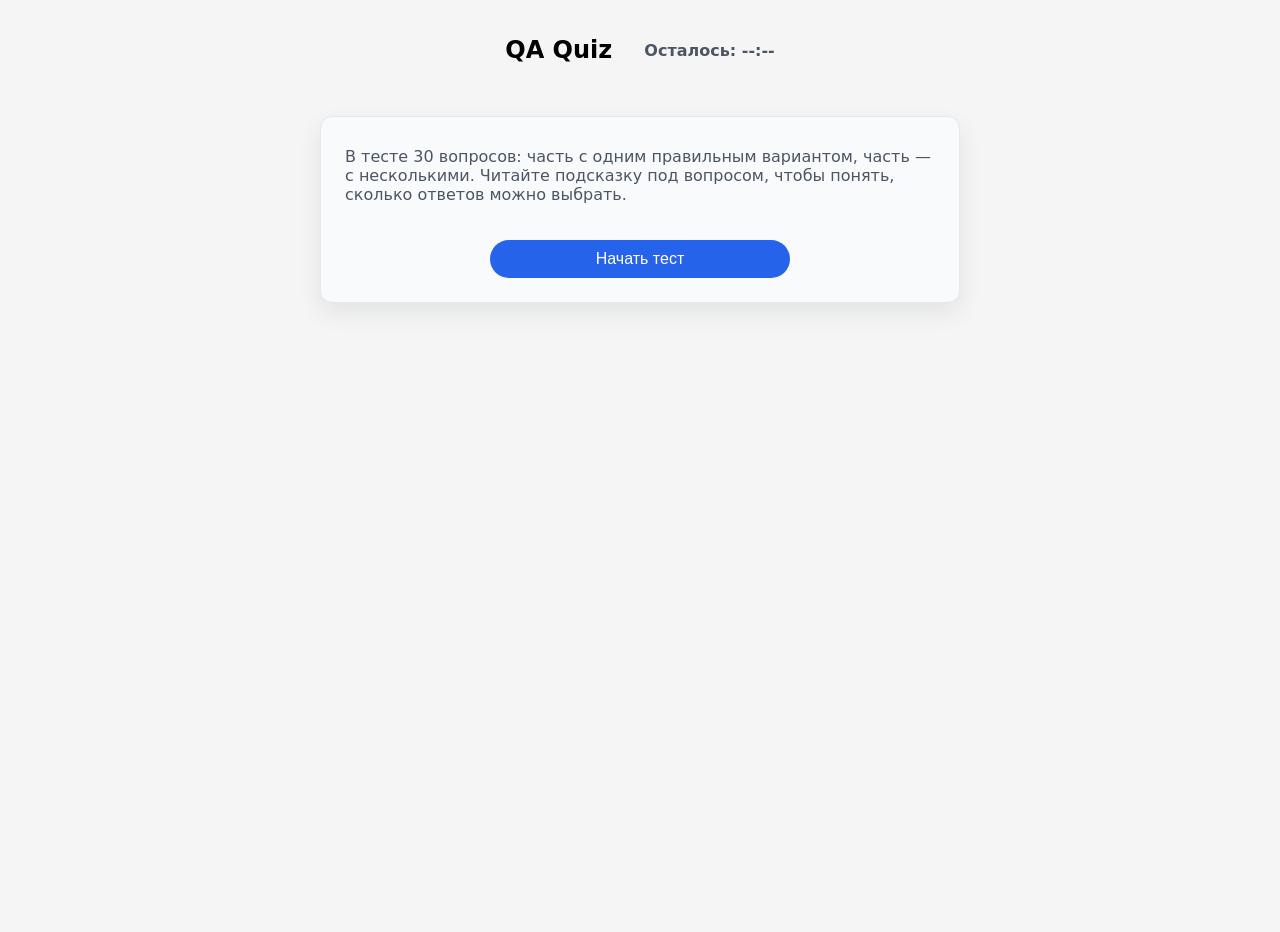
==== index.html @ abe901e2 "fixed" ====
<!DOCTYPE html>
<html lang="ru">
<head>
  <meta charset="UTF-8">
  <title>QA Quiz</title>

  <link rel="stylesheet" href="style.css">
  <script src="app.js"></script>

  <meta name="viewport" content="width=device-width, initial-scale=1.0">

  <link rel="icon" type="image/x-icon" href="/favicon.ico">
  <link rel="icon" type="image/png" sizes="32x32" href="/favicon-32x32.png">

</head>

<body>

  <div class="container">

    <div id="app-root">

      <!-- HEADER -->
      <div class="page-header">
        <h1>QA Quiz</h1>

        <div id="timer" class="timer">
          Осталось: --:--
        </div>
      </div>

      <!-- TITLE -->
      <h2 id="test-title"></h2>

      <!-- INTRO -->
      <div id="intro">

        <p>
          В тесте 30 вопросов: часть с одним правильным вариантом,
          часть — с несколькими.
          Читайте подсказку под вопросом, чтобы понять,
          сколько ответов можно выбрать.
        </p>

        <div id="start-container">
          <button id="start-btn">
            Начать тест
          </button>
        </div>

      </div>

      <!-- QUIZ -->
      <div id="quiz" style="display:none;">

        <div id="quiz-questions">

          <div id="progress"></div>

          <div id="category-text"></div>

          <h3 id="question-text"></h3>

          <p id="question-hint" class="question-hint"></p>

          <div id="options"></div>

          <button id="next-btn" disabled>
            Далее
          </button>

        </div>

        <!-- USER FORM -->
        <div id="user-form" style="display:none;">

          <div class="card">

            <h2>Введите ваши данные</h2>

            <form id="data-form">

              <input
                type="text"
                id="firstName"
                placeholder="Имя *"
                required
              >

              <input
                type="text"
                id="lastName"
                placeholder="Фамилия *"
                required
              >

              <input
                type="email"
                id="email"
                placeholder="Email (необязательно)"
              >

              <button
                type="submit"
                class="primary-btn"
              >
                Сохранить результат
              </button>

            </form>

          </div>

        </div>

      </div>
      <!-- END QUIZ -->

      <!-- RESULT -->
      <div id="result" style="display:none;">

        <h2>Результат</h2>

        <p id="result-text"></p>

        <h3>Предварительная оценка</h3>

        <p id="verdict-text"></p>

        <p
          id="verdict-explanation"
          class="verdict-explanation"
        ></p>

        <h3>Сильные стороны</h3>

        <ul id="strong-areas"></ul>

        <h3>Слабые зоны</h3>

        <ul id="weak-areas"></ul>

        <h3>Результаты по категориям</h3>

        <ul id="categories-breakdown"></ul>

        <button
          id="restart-btn"
          class="secondary-btn"
        >
          Пройти ещё раз
        </button>

      </div>
      <!-- END RESULT -->

    </div>
    <!-- END APP ROOT -->

  </div>
  <!-- END CONTAINER -->



  <!-- TIME UP MODAL -->
  <div
    id="timeup-modal"
    style="
      display:none;
      position:fixed;
      inset:0;
      background:rgba(0,0,0,0.5);
      justify-content:center;
      align-items:center;
      z-index:9999;
    "
  >

    <div
      style="
        background:#fff;
        padding:20px 24px;
        border-radius:8px;
        max-width:400px;
        width:90%;
        text-align:center;
        box-shadow:0 4px 16px rgba(0,0,0,0.2);
      "
    >

      <h2
        style="
          margin-top:0;
          margin-bottom:10px;
        "
      >
        Время вышло
      </h2>

      <p style="margin-bottom:16px;">
        Время на прохождение теста закончилось.
        Мы сохраним ваши ответы и покажем результат
        после ввода данных.
      </p>

      <button
        id="timeup-ok-btn"
        style="
          padding:8px 16px;
          border:none;
          background:#1976d2;
          color:#fff;
          border-radius:4px;
          cursor:pointer;
        "
      >
        Ок
      </button>

    </div>

  </div>

  <!-- TIMER -->
  <script>

    const TIMER_TEST_ID =
      new URLSearchParams(window.location.search)
        .get('test_id') || 'default_test';

    let QUIZ_MINUTES = 15;

    if (TIMER_TEST_ID === 'qa_junior_web') {
      QUIZ_MINUTES = 20;
    }

    if (TIMER_TEST_ID === 'qa_middle_web') {
      QUIZ_MINUTES = 20;
    }

    if (TIMER_TEST_ID === 'qa_senior_web') {
      QUIZ_MINUTES = 25;
    }

    const STORAGE_KEY =
      'quiz_end_time_' + TIMER_TEST_ID;

    let endTime = null;

    const timerEl =
      document.getElementById('timer');



    function formatTimeLeft(msLeft) {

      const totalSeconds =
        Math.max(0, Math.floor(msLeft / 1000));

      const minutes =
        Math.floor(totalSeconds / 60);

      const seconds =
        totalSeconds % 60;

      return (
        String(minutes).padStart(2, '0') +
        ':' +
        String(seconds).padStart(2, '0')
      );
    }



    function handleTimeIsUp() {

      const userFormEl =
        document.getElementById('user-form');

      const resultEl =
        document.getElementById('result');

      if (
        (userFormEl &&
          userFormEl.style.display === 'block') ||

        (resultEl &&
          resultEl.style.display === 'block')
      ) {
        localStorage.removeItem(STORAGE_KEY);
        return;
      }

      if (typeof showResult === 'function') {
        showResult();
      }

      localStorage.removeItem(STORAGE_KEY);
    }



    function updateTimer() {

      if (!endTime) return;

      const now = Date.now();

      const msLeft = endTime - now;

      if (msLeft <= 0) {

        timerEl.textContent = 'Время вышло';

        handleTimeIsUp();

        if (window.timerInterval) {
          clearInterval(window.timerInterval);
        }

        return;
      }

      timerEl.textContent =
        'Осталось: ' + formatTimeLeft(msLeft);
    }



    function startTimer() {

      const now = Date.now();

      endTime =
        now + QUIZ_MINUTES * 60 * 1000;

      localStorage.setItem(
        STORAGE_KEY,
        endTime
      );

      if (window.timerInterval) {
        clearInterval(window.timerInterval);
      }

      window.timerInterval =
        setInterval(updateTimer, 1000);

      updateTimer();
    }

  </script>

</body>
</html>
---- style.css ----
body {
  font-family: system-ui, -apple-system, BlinkMacSystemFont, "Segoe UI", sans-serif;
  background-color: #f5f5f5;
  margin: 0;
  padding: 0;
  color: #000000;
}

/* Шапка страницы (QA Quiz + таймер) по центру, как у карточек */
.page-header {
  max-width: 600px;
  margin: 20px auto 0 auto;
  display: flex;
  justify-content: space-between; /* уже есть, оставляем */
  align-items: center;
  gap: 16px; /* добавь эту строку, чтобы было расстояние между h1 и таймером */
}

.page-header h1 {
  margin: 0;
  font-size: 24px;
  white-space: nowrap; /* чтобы QA Quiz не переносился на две строки */
}

/* Контейнер страницы */
.container {
  max-width: 900px;
  width: 100%;
  margin: 0 auto;
  padding: 16px 12px; /* было 16px; стало 16px по вертикали и 12px по бокам */
  box-sizing: border-box;
}

/* Корень приложения – просто вертикальная колонка по центру */
#app-root {
  display: flex;
  flex-direction: column;
  align-items: stretch; /* чтобы карточки занимали всю ширину контейнера */
  min-height: 100vh;
}

/* Общая карточка: интро, форма, результат, сам квиз */
#intro,
#quiz,
#result {
  max-width: 640px;
  width: 100%;
  margin: 40px auto 0 auto;
  padding: 24px;
  border-radius: 12px;
  background-color: #f9fafb;
  box-shadow: 0 10px 25px rgba(15, 23, 42, 0.08);
  border: 1px solid #e5e7eb;
  box-sizing: border-box;
}

#user-form-section {
  text-align: center;
}

/* Заголовки в карточках */
#intro h2,
#user-form h2,
#result h2 {
  margin-top: 0;
  margin-bottom: 12px;
  font-size: 24px;
}

#intro p,
#user-form p,
#result p {
  margin: 6px 0;
  color: #4b5563;
}

/* Заголовок теста под шапкой */
#test-title {
  text-align: center;
  margin-top: 4px;
  margin-bottom: 8px;
  font-weight: 500;
}

/* Заголовок страницы */
h1 {
  text-align: left;
  margin-bottom: 8px;
}

/* Прогресс и категория */
#progress {
  text-align: center;
  margin-bottom: 8px;
  color: #6b7280;
}

#category-text {
  text-align: left;
  margin-bottom: 4px;
  font-size: 14px;
  color: #6b7280;
}

/* Текст вопроса */
#question-text {
  font-size: 18px;
  margin-bottom: 8px;
  text-align: left;
}

/* Подсказка под вопросом */
.question-hint {
  font-size: 14px;
  color: #6b7280;
  margin-bottom: 10px;
}

/* Варианты */
#options {
  display: flex;
  flex-direction: column;
  gap: 10px;
  padding-left: 4px;  /* только слева */
  padding-right: 12px; /* только справа */
}

/* Обёртка варианта */
.option-item {
  margin-bottom: 8px;
}

.option-label {
  display: flex;
  align-items: center;
  width: 100%;
  padding: 8px 10px;
  cursor: pointer;
  border-radius: 8px;
  border: 1px solid #e5e7eb;
  background-color: #ffffff;
  gap: 8px;
  transition: background-color 0.15s ease, border-color 0.15s ease, box-shadow 0.15s ease;
}

/* hover / focus состояние */
.option-item:hover .option-label {
  background-color: #f3f4f6;
  border-color: #d1d5db;
  box-shadow: 0 2px 6px rgba(15, 23, 42, 0.06);
}

/* когда чекбокс/радио выбран — лёгкий акцент */
.option-label input:checked + span {
  font-weight: 500;
}

#options input[type="radio"],
#options input[type="checkbox"] {
  accent-color: #2563eb;
}

/* Кнопка "Далее" */
#next-btn {
  width: 100%;
  max-width: 300px;
  margin: 20px auto 0;
  padding: 12px 16px;
  border-radius: 999px;
  border: none;
  background: #2563eb;
  color: #ffffff;
  cursor: pointer;
  font-size: 16px;
  display: block;
  font-weight: 500;
  transition: background-color 0.15s ease, transform 0.1s ease, box-shadow 0.15s ease;
}

#next-btn:hover {
  background: #1d4ed8;
  transform: translateY(-1px);
  box-shadow: 0 8px 18px rgba(37, 99, 235, 0.35);
}

#next-btn:active {
  background: #1e40af;
  transform: translateY(0);
  box-shadow: none;
}

/* Форма ввода данных */
#user-form {
  margin-top: 24px;
  padding: 0;
  border: none;
  box-shadow: none;
  background: transparent;
}

#data-form {
  display: flex;
  flex-direction: column;
  gap: 14px;
  margin-top: 12px;
}

#data-form input {
  width: 100%;
  padding: 12px 14px;
  border: 1px solid #d1d5db;
  border-radius: 8px;
  font-size: 16px;
  box-sizing: border-box;
  background: #ffffff;
  transition: border-color 0.2s, box-shadow 0.2s;
}

#data-form input:focus {
  outline: none;
  border-color: #2563eb;
  box-shadow: 0 0 0 3px rgba(37, 99, 235, 0.15);
}

#data-form input::placeholder {
  color: #9ca3af;
}

/* Контейнер для кнопки старта по центру */
#start-container {
  display: flex;
  justify-content: center;
  margin-top: 20px;
}

/* Primary-кнопки: старт, сохранить, пройти ещё раз */
#start-btn,
#data-form button,
#restart-btn {
  padding: 10px 24px;
  font-size: 16px;
  border-radius: 999px;
  border: none;
  cursor: pointer;
  background-color: #2563eb;
  color: #fff;
  font-weight: 500;
  transition: background-color 0.15s ease, transform 0.1s ease, box-shadow 0.15s ease;
  width: 100%;
  max-width: 300px;
  margin: 16px auto 0;
}

#start-btn:hover,
#data-form button:hover,
#restart-btn:hover {
  background-color: #1d4ed8;
  transform: translateY(-1px);
  box-shadow: 0 8px 18px rgba(37, 99, 235, 0.35);
}

#start-btn:active,
#data-form button:active,
#restart-btn:active {
  background-color: #1e40af;
  transform: translateY(0);
  box-shadow: none;
}

/* Центровка текста результата */
#result {
  margin-top: 24px;
  text-align: center;
}

/* Мягкий цвет для radio и checkbox */
#options input[type="radio"],
#options input[type="checkbox"] {
  accent-color: #4b5563;  /* спокойный серо-синий */
}

.timer {
  font-weight: 600;
  color: #4b5563;
  white-space: nowrap; /* чтобы \"Осталось: 19:25\" не ломалось на 2 строки */
  margin-left: 16px;
}

#next-btn:disabled {
  opacity: 0.6;
  cursor: default;
  box-shadow: none;
  transform: none;
}

#strong-areas,
#weak-areas,
#categories-breakdown {
  list-style-type: none;  /* убираем маркеры у ul */
  padding-left: 0;        /* убираем отступ слева */
  margin-left: 0;
}

#strong-areas li,
#weak-areas li,
#categories-breakdown li {
  text-align: left;
  margin-bottom: 4px;
}

/* Запрет выделения/копирования текста в квизе */
#quiz,
#result,
#intro {
  user-select: none;
  -webkit-user-select: none;
  -ms-user-select: none;
}

#user-form:empty {
  display: none;
}
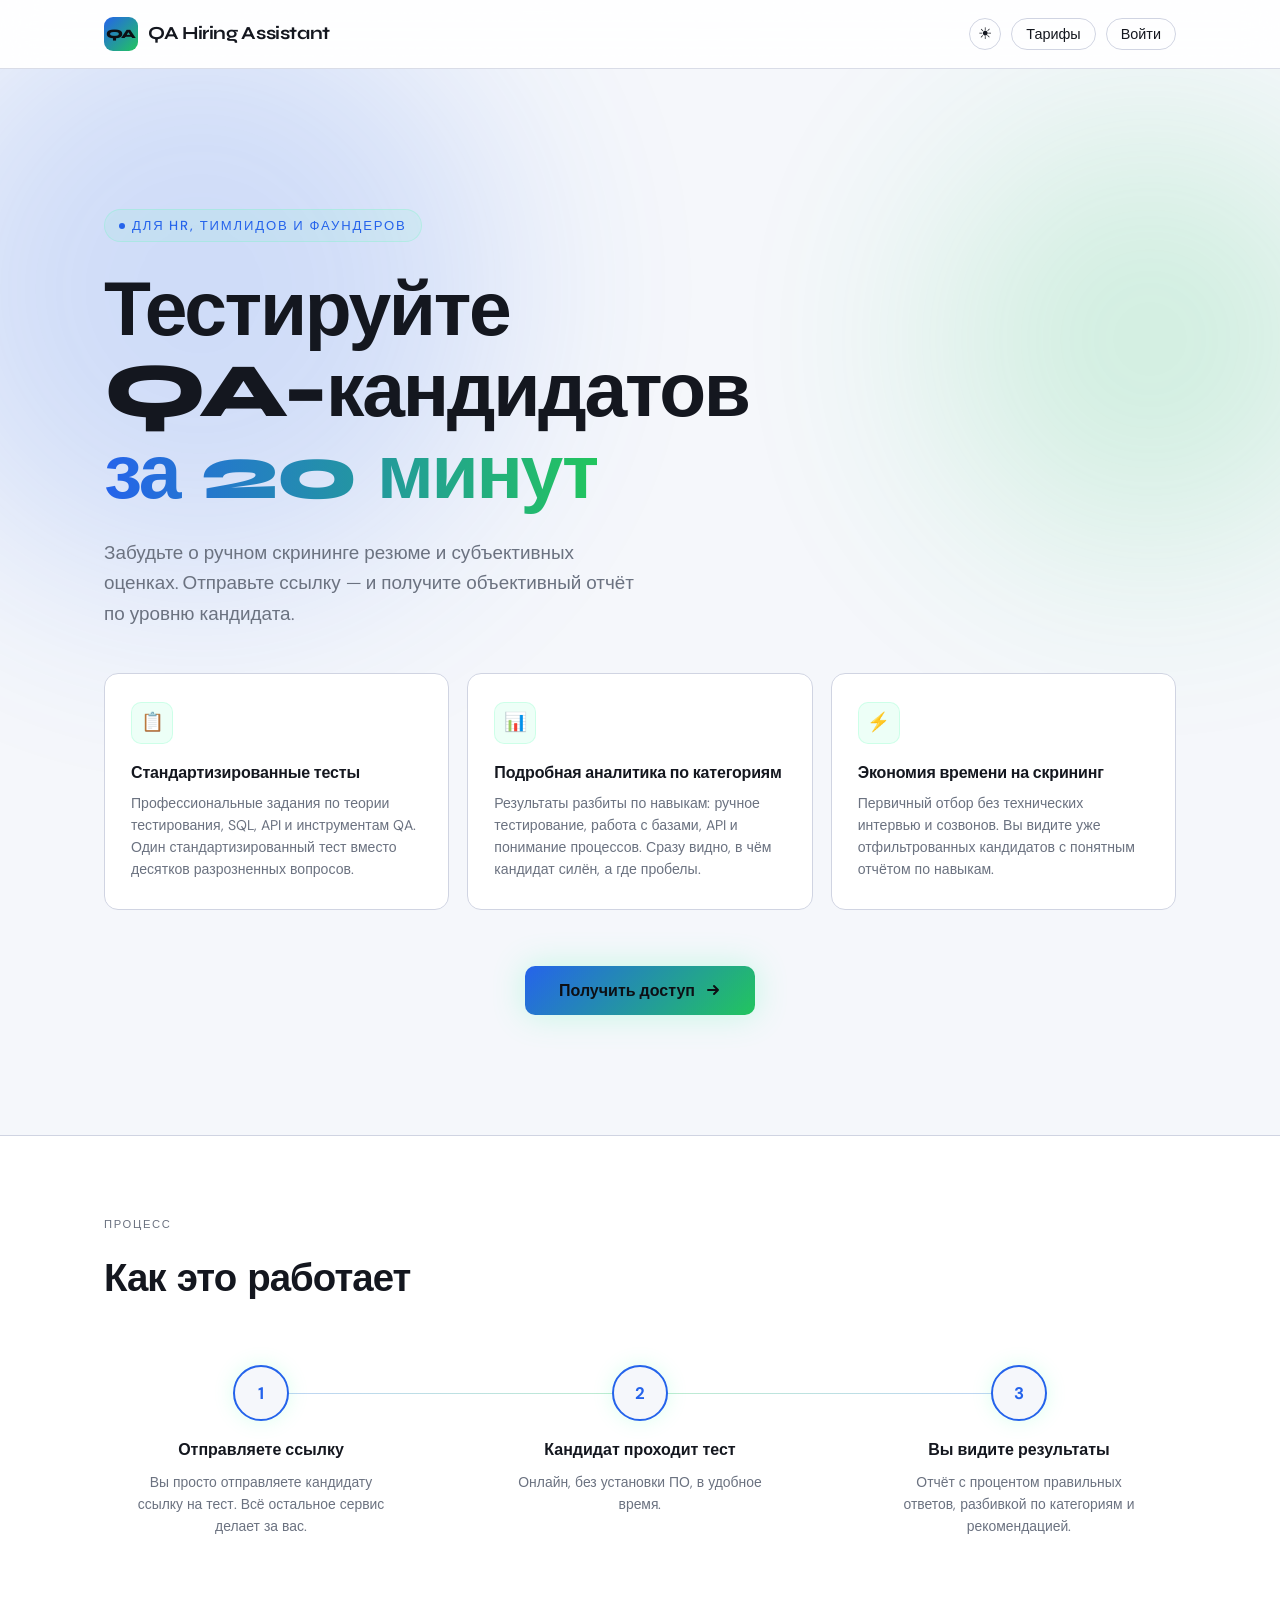
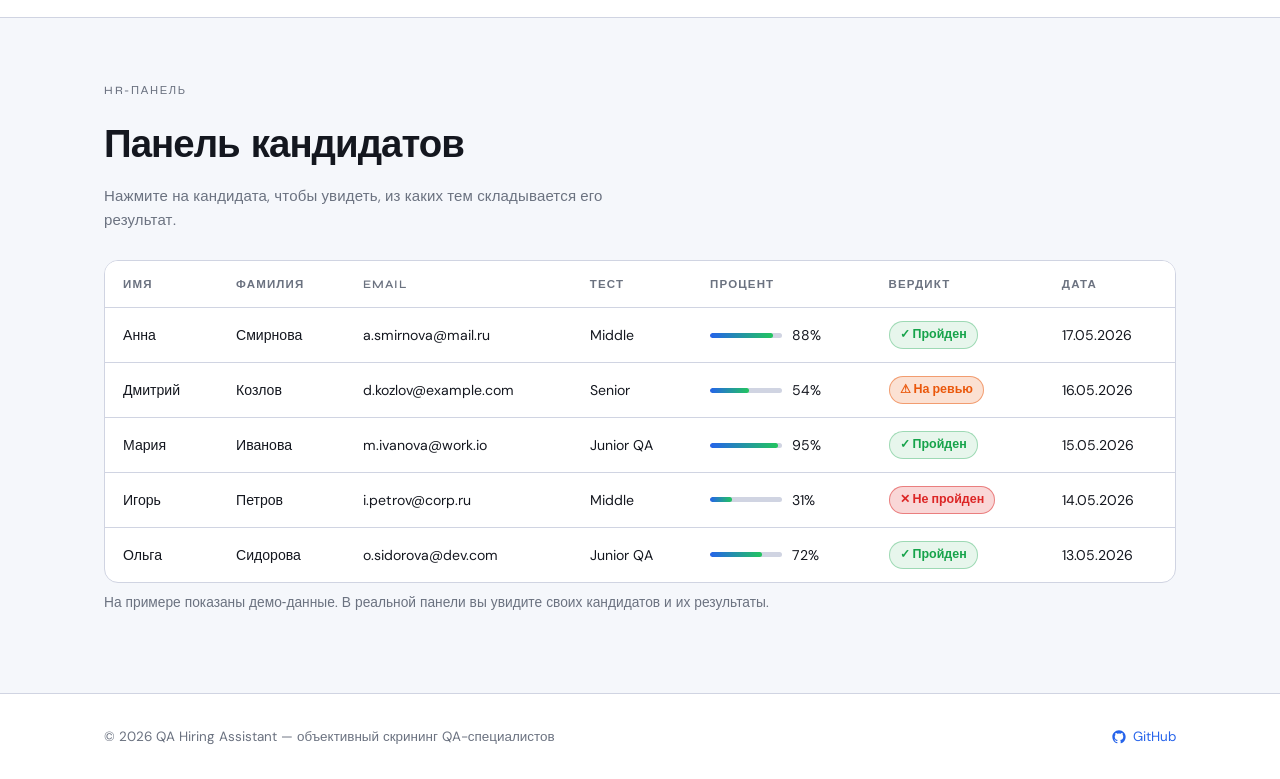
==== commit 352112f1: "fixed" ====
--- a/index.html
+++ b/index.html
@@ -1,355 +1,443 @@
+<!-- hr.html -->
 <!DOCTYPE html>
 <html lang="ru">
 <head>
-  <meta charset="UTF-8">
-  <title>QA Quiz</title>
-
-  <link rel="stylesheet" href="style.css">
-  <script src="app.js"></script>
-
-  <meta name="viewport" content="width=device-width, initial-scale=1.0">
+  <meta charset="UTF-8" />
+  <meta name="viewport" content="width=device-width, initial-scale=1.0" />
+
+  <title>QA Hiring Assistant — Главная</title>
+
+  <link rel="preconnect" href="https://fonts.googleapis.com" />
+  <link rel="preconnect" href="https://fonts.gstatic.com" crossorigin />
+  <link href="https://fonts.googleapis.com/css2?family=Syne:wght@400;600;700;800&family=DM+Sans:ital,wght@0,300;0,400;0,500;1,300&display=swap" rel="stylesheet" />
+
+  <link rel="stylesheet" href="/assets/css/hr.css" />
 
   <link rel="icon" type="image/x-icon" href="/favicon.ico">
   <link rel="icon" type="image/png" sizes="32x32" href="/favicon-32x32.png">
 
 </head>
-
 <body>
 
-  <div class="container">
-
-    <div id="app-root">
-
-      <!-- HEADER -->
-      <div class="page-header">
-        <h1>QA Quiz</h1>
-
-        <div id="timer" class="timer">
-          Осталось: --:--
+<nav>
+  <div class="nav-inner">
+    <!-- Логотип ведёт на /hr -->
+    <a href="/" class="nav-logo">
+      <span class="logo-mark">QA</span>
+      <span>QA Hiring Assistant</span>
+    </a>
+
+    <div class="nav-actions">
+      <button id="theme-toggle" class="theme-toggle" aria-label="Переключить тему">
+        ☀
+      </button>
+
+      <!-- Тарифы ведут на /pricing -->
+      <a href="/pricing" class="nav-link">
+        Тарифы
+      </a>
+      
+      <button id="open-auth-btn" class="nav-link">
+        Войти
+      </button>
+    </div>
+  </div>
+</nav>
+
+
+<div id="hero-wrapper">
+  <div class="glow-blob glow-blob--green"></div>
+  <div class="glow-blob glow-blob--blue"></div>
+
+  <div class="inner">
+    <div id="hero">
+
+      <div class="eyebrow fade-up">
+        <span class="eyebrow-dot"></span>
+        Для HR, тимлидов и фаундеров
+      </div>
+
+      <h1 class="fade-up delay-1">
+        Тестируйте<br />
+        QA-кандидатов<br />
+        <span class="highlight">за 20 минут</span>
+      </h1>
+
+      <p class="hero-sub fade-up delay-2">
+        Забудьте о ручном скрининге резюме и субъективных оценках.
+        Отправьте ссылку — и получите объективный отчёт по уровню кандидата.
+      </p>
+
+      <div class="cards fade-up delay-3">
+
+        <div class="card">
+          <div class="card-icon">📋</div>
+
+          <h3>Стандартизированные тесты</h3>
+
+          <p>
+            Профессиональные задания по теории тестирования,
+            SQL, API и инструментам QA. Один стандартизированный тест вместо десятков разрозненных вопросов.
+          </p>
         </div>
-      </div>
-
-      <!-- TITLE -->
-      <h2 id="test-title"></h2>
-
-      <!-- INTRO -->
-      <div id="intro">
+
+        <div class="card">
+          <div class="card-icon">📊</div>
+
+          <h3>Подробная аналитика по категориям</h3>
+
+          <p>
+            Результаты разбиты по навыкам: ручное тестирование,
+            работа с базами, API и понимание процессов. 
+            Сразу видно, в чём кандидат силён, а где пробелы.
+          </p>
+        </div>
+
+        <div class="card">
+          <div class="card-icon">⚡</div>
+
+          <h3>Экономия времени на скрининг</h3>
+
+          <p>
+            Первичный отбор без технических интервью и созвонов. 
+            Вы видите уже отфильтрованных кандидатов с понятным отчётом по навыкам.
+          </p>
+        </div>
+
+      </div>
+
+      <!-- Кнопка, которая тоже открывает модалку -->
+      <button class="btn-cta fade-up delay-4" id="cta-btn">
+        Получить доступ
+        
+        <svg width="16" height="16" viewBox="0 0 16 16" fill="none">
+          <path
+            d="M3 8h10M9 4l4 4-4 4"
+            stroke="currentColor"
+            stroke-width="2"
+            stroke-linecap="round"
+            stroke-linejoin="round"
+          />
+        </svg>
+      </button>
+
+    </div>
+  </div>
+</div>
+
+<div id="how-wrapper">
+  <div id="how-inner">
+
+    <div class="section-label">Процесс</div>
+
+    <div class="section-title">
+      Как это работает
+    </div>
+
+    <div class="steps">
+
+      <div class="step">
+        <div class="step-num">1</div>
+
+        <h3>Отправляете ссылку</h3>
 
         <p>
-          В тесте 30 вопросов: часть с одним правильным вариантом,
-          часть — с несколькими.
-          Читайте подсказку под вопросом, чтобы понять,
-          сколько ответов можно выбрать.
+          Вы просто отправляете кандидату 
+          ссылку на тест. Всё остальное сервис делает за вас.
         </p>
-
-        <div id="start-container">
-          <button id="start-btn">
-            Начать тест
-          </button>
+      </div>
+
+      <div class="step">
+        <div class="step-num">2</div>
+
+        <h3>Кандидат проходит тест</h3>
+
+        <p>
+          Онлайн, без установки ПО,
+          в удобное время.
+        </p>
+      </div>
+
+      <div class="step">
+        <div class="step-num">3</div>
+
+        <h3>Вы видите результаты</h3>
+
+        <p>
+          Отчёт с процентом правильных ответов,
+          разбивкой по категориям и рекомендацией.
+        </p>
+      </div>
+
+    </div>
+  </div>
+</div>
+
+<div id="dashboard">
+  <div id="dashboard-inner">
+    <div class="dashboard-header">
+      <div>
+        <div class="section-label">HR-панель</div>
+        <div class="section-title dashboard-title">Панель кандидатов</div>
+        <p class="dashboard-hint">
+          Нажмите на кандидата, чтобы увидеть,
+          из каких тем складывается его результат.
+        </p>
+      </div>
+    </div>
+
+    <div class="table-wrap-outer">
+      <div class="table-wrap">
+        <table>
+
+
+        <thead>
+          <tr>
+            <th>Имя</th>
+            <th>Фамилия</th>
+            <th>Email</th>
+            <th>Тест</th>
+            <th>Процент</th>
+            <th>Вердикт</th>
+            <th>Дата</th>
+          </tr>
+        </thead>
+
+        <tbody id="results-table-body">
+          <tr>
+            <td>Анна</td><td>Смирнова</td><td>a.smirnova@mail.ru</td><td>Middle</td>
+            <td><div class="pct-bar"><div class="pct-track"><div class="pct-fill" style="width:88%"></div></div>88%</div></td>
+            <td><span class="verdict verdict--pass">✓ Пройден</span></td><td>17.05.2026</td>
+          </tr>
+          <tr>
+            <td>Дмитрий</td><td>Козлов</td><td>d.kozlov@example.com</td><td>Senior</td>
+            <td><div class="pct-bar"><div class="pct-track"><div class="pct-fill" style="width:54%"></div></div>54%</div></td>
+            <td><span class="verdict verdict--review">⚠ На ревью</span></td><td>16.05.2026</td>
+          </tr>
+          <tr>
+            <td>Мария</td><td>Иванова</td><td>m.ivanova@work.io</td><td>Junior QA</td>
+            <td><div class="pct-bar"><div class="pct-track"><div class="pct-fill" style="width:95%"></div></div>95%</div></td>
+            <td><span class="verdict verdict--pass">✓ Пройден</span></td><td>15.05.2026</td>
+          </tr>
+          <tr>
+            <td>Игорь</td><td>Петров</td><td>i.petrov@corp.ru</td><td>Middle</td>
+            <td><div class="pct-bar"><div class="pct-track"><div class="pct-fill" style="width:31%"></div></div>31%</div></td>
+            <td><span class="verdict verdict--fail">✕ Не пройден</span></td><td>14.05.2026</td>
+          </tr>
+          <tr>
+            <td>Ольга</td><td>Сидорова</td><td>o.sidorova@dev.com</td><td>Junior QA</td>
+            <td><div class="pct-bar"><div class="pct-track"><div class="pct-fill" style="width:72%"></div></div>72%</div></td>
+            <td><span class="verdict verdict--pass">✓ Пройден</span></td><td>13.05.2026</td>
+          </tr>
+        </tbody>
+
+      </table>
+    </div>
+
+    <p class="dashboard-note">
+      На примере показаны демо‑данные. В реальной панели вы увидите своих кандидатов и их результаты.
+    </p>
+    
+    </div>
+  </div>
+</div>
+
+<footer>
+  <div class="footer-inner">
+
+    <span>
+      © 2026 QA Hiring Assistant —
+      объективный скрининг QA-специалистов
+    </span>
+
+    <a href="https://github.com" target="_blank" rel="noopener">
+
+      <svg width="16" height="16" viewBox="0 0 24 24" fill="currentColor">
+        <path d="M12 2C6.477 2 2 6.484 2 12.021c0 4.428 2.865 8.185 6.839 9.51.5.092.682-.217.682-.483 0-.237-.009-.868-.013-1.703-2.782.605-3.369-1.342-3.369-1.342-.454-1.154-1.11-1.462-1.11-1.462-.908-.62.069-.608.069-.608 1.003.07 1.531 1.031 1.531 1.031.892 1.53 2.341 1.088 2.91.832.092-.647.35-1.088.636-1.338-2.22-.253-4.555-1.113-4.555-4.951 0-1.093.39-1.988 1.029-2.688-.103-.253-.446-1.272.098-2.65 0 0 .84-.27 2.75 1.026A9.564 9.564 0 0112 6.844a9.59 9.59 0 012.504.337c1.909-1.296 2.747-1.027 2.747-1.027.546 1.379.202 2.398.1 2.651.64.7 1.028 1.595 1.028 2.688 0 3.848-2.339 4.695-4.566 4.942.359.31.678.921.678 1.856 0 1.338-.012 2.419-.012 2.747 0 .268.18.58.688.482C19.138 20.2 22 16.447 22 12.021 22 6.484 17.522 2 12 2z"/>
+      </svg>
+
+      GitHub
+    </a>
+
+  </div>
+</footer>
+
+<div class="modal-overlay" id="candidate-overlay"></div>
+
+<div class="modal-overlay" id="auth-overlay"></div>
+
+<div class="modal" id="auth-modal">
+  <div class="modal-inner">
+    <button class="modal-close" id="auth-close">
+      &times;
+    </button>
+
+    <div class="modal-tabs">
+      <button class="modal-tab active" data-tab="login">
+        Вход
+      </button>
+
+      <button class="modal-tab" data-tab="register">
+        Регистрация
+      </button>
+    </div>
+
+    <!-- Форма входа -->
+    <form class="modal-form active" id="login-form" novalidate>
+      <div class="form-field">
+        <label>
+          Email *
+          <input
+            type="email"
+            name="email"
+            required
+          />
+        </label>
+        <div class="field-error-text" data-error-for="login-email"></div>
+      </div>
+
+      <div class="form-field">
+        <label>
+          Пароль *
+          <input
+            type="password"
+            name="password"
+            required
+            minlength="8"
+            pattern="^(?=.*[A-Za-z])(?=.*\d).{8,}$"
+            title="Минимум 8 символов, хотя бы одна буква и одна цифра"
+          />
+        </label>
+        <div class="field-error-text" data-error-for="login-password"></div>
+      </div>
+
+      <button type="submit" class="modal-submit">
+        Войти
+      </button>
+
+      <p class="modal-hint">
+        Поля с * обязательны для заполнения.
+      </p>
+    </form>
+
+    <!-- Форма регистрации -->
+    <form class="modal-form" id="register-form" novalidate>
+      <div class="form-field">
+        <label>
+          Имя *
+          <input
+            type="text"
+            name="name"
+            required
+            minlength="2"
+          />
+        </label>
+        <div class="field-error-text" data-error-for="name"></div>
+      </div>
+
+      <div class="form-field">
+        <label>
+          Компания *
+          <input
+            type="text"
+            name="company"
+            required
+            minlength="2"
+          />
+        </label>
+        <div class="field-error-text" data-error-for="company"></div>
+      </div>
+
+      <div class="form-field">
+        <label>
+          Email *
+          <input
+            type="email"
+            name="email"
+            required
+          />
+        </label>
+        <div class="field-error-text" data-error-for="email"></div>
+      </div>
+
+      <div class="form-field">
+        <label>
+          Пароль *
+          <input
+            type="password"
+            name="password"
+            required
+            minlength="8"
+            pattern="^(?=.*[A-Za-z])(?=.*\d).{8,}$"
+            title="Минимум 8 символов, хотя бы одна буква и одна цифра"
+          />
+        </label>
+        <div class="field-error-text" data-error-for="password"></div>
+      </div>
+
+      <button type="submit" class="modal-submit">
+        Создать аккаунт
+      </button>
+
+      <p class="modal-hint">
+        Поля с * обязательны для заполнения.
+      </p>
+    </form>
+  </div>
+</div>
+
+<div class="modal" id="candidate-modal">
+  <div class="modal-inner modal-card">
+
+    <div class="candidate-modal-header">
+      <div>
+        <div class="section-label">Кандидат</div>
+        <h3 class="candidate-modal-title" id="cand-name">Имя Фамилия</h3>
+        <div class="candidate-modal-subtitle" id="cand-test">
+          Тест: Middle QA
         </div>
-
-      </div>
-
-      <!-- QUIZ -->
-      <div id="quiz" style="display:none;">
-
-        <div id="quiz-questions">
-
-          <div id="progress"></div>
-
-          <div id="category-text"></div>
-
-          <h3 id="question-text"></h3>
-
-          <p id="question-hint" class="question-hint"></p>
-
-          <div id="options"></div>
-
-          <button id="next-btn" disabled>
-            Далее
-          </button>
-
-        </div>
-
-        <!-- USER FORM -->
-        <div id="user-form" style="display:none;">
-
-          <div class="card">
-
-            <h2>Введите ваши данные</h2>
-
-            <form id="data-form">
-
-              <input
-                type="text"
-                id="firstName"
-                placeholder="Имя *"
-                required
-              >
-
-              <input
-                type="text"
-                id="lastName"
-                placeholder="Фамилия *"
-                required
-              >
-
-              <input
-                type="email"
-                id="email"
-                placeholder="Email (необязательно)"
-              >
-
-              <button
-                type="submit"
-                class="primary-btn"
-              >
-                Сохранить результат
-              </button>
-
-            </form>
-
-          </div>
-
-        </div>
-
-      </div>
-      <!-- END QUIZ -->
-
-      <!-- RESULT -->
-      <div id="result" style="display:none;">
-
-        <h2>Результат</h2>
-
-        <p id="result-text"></p>
-
-        <h3>Предварительная оценка</h3>
-
-        <p id="verdict-text"></p>
-
-        <p
-          id="verdict-explanation"
-          class="verdict-explanation"
-        ></p>
-
-        <h3>Сильные стороны</h3>
-
-        <ul id="strong-areas"></ul>
-
-        <h3>Слабые зоны</h3>
-
-        <ul id="weak-areas"></ul>
-
-        <h3>Результаты по категориям</h3>
-
-        <ul id="categories-breakdown"></ul>
-
-        <button
-          id="restart-btn"
-          class="secondary-btn"
-        >
-          Пройти ещё раз
-        </button>
-
-      </div>
-      <!-- END RESULT -->
-
-    </div>
-    <!-- END APP ROOT -->
-
-  </div>
-  <!-- END CONTAINER -->
-
-
-
-  <!-- TIME UP MODAL -->
-  <div
-    id="timeup-modal"
-    style="
-      display:none;
-      position:fixed;
-      inset:0;
-      background:rgba(0,0,0,0.5);
-      justify-content:center;
-      align-items:center;
-      z-index:9999;
-    "
-  >
-
-    <div
-      style="
-        background:#fff;
-        padding:20px 24px;
-        border-radius:8px;
-        max-width:400px;
-        width:90%;
-        text-align:center;
-        box-shadow:0 4px 16px rgba(0,0,0,0.2);
-      "
-    >
-
-      <h2
-        style="
-          margin-top:0;
-          margin-bottom:10px;
-        "
-      >
-        Время вышло
-      </h2>
-
-      <p style="margin-bottom:16px;">
-        Время на прохождение теста закончилось.
-        Мы сохраним ваши ответы и покажем результат
-        после ввода данных.
-      </p>
-
-      <button
-        id="timeup-ok-btn"
-        style="
-          padding:8px 16px;
-          border:none;
-          background:#1976d2;
-          color:#fff;
-          border-radius:4px;
-          cursor:pointer;
-        "
-      >
-        Ок
-      </button>
-
-    </div>
-
-  </div>
-
-  <!-- TIMER -->
-  <script>
-
-    const TIMER_TEST_ID =
-      new URLSearchParams(window.location.search)
-        .get('test_id') || 'default_test';
-
-    let QUIZ_MINUTES = 15;
-
-    if (TIMER_TEST_ID === 'qa_junior_web') {
-      QUIZ_MINUTES = 20;
-    }
-
-    if (TIMER_TEST_ID === 'qa_middle_web') {
-      QUIZ_MINUTES = 20;
-    }
-
-    if (TIMER_TEST_ID === 'qa_senior_web') {
-      QUIZ_MINUTES = 25;
-    }
-
-    const STORAGE_KEY =
-      'quiz_end_time_' + TIMER_TEST_ID;
-
-    let endTime = null;
-
-    const timerEl =
-      document.getElementById('timer');
-
-
-
-    function formatTimeLeft(msLeft) {
-
-      const totalSeconds =
-        Math.max(0, Math.floor(msLeft / 1000));
-
-      const minutes =
-        Math.floor(totalSeconds / 60);
-
-      const seconds =
-        totalSeconds % 60;
-
-      return (
-        String(minutes).padStart(2, '0') +
-        ':' +
-        String(seconds).padStart(2, '0')
-      );
-    }
-
-
-
-    function handleTimeIsUp() {
-
-      const userFormEl =
-        document.getElementById('user-form');
-
-      const resultEl =
-        document.getElementById('result');
-
-      if (
-        (userFormEl &&
-          userFormEl.style.display === 'block') ||
-
-        (resultEl &&
-          resultEl.style.display === 'block')
-      ) {
-        localStorage.removeItem(STORAGE_KEY);
-        return;
-      }
-
-      if (typeof showResult === 'function') {
-        showResult();
-      }
-
-      localStorage.removeItem(STORAGE_KEY);
-    }
-
-
-
-    function updateTimer() {
-
-      if (!endTime) return;
-
-      const now = Date.now();
-
-      const msLeft = endTime - now;
-
-      if (msLeft <= 0) {
-
-        timerEl.textContent = 'Время вышло';
-
-        handleTimeIsUp();
-
-        if (window.timerInterval) {
-          clearInterval(window.timerInterval);
-        }
-
-        return;
-      }
-
-      timerEl.textContent =
-        'Осталось: ' + formatTimeLeft(msLeft);
-    }
-
-
-
-    function startTimer() {
-
-      const now = Date.now();
-
-      endTime =
-        now + QUIZ_MINUTES * 60 * 1000;
-
-      localStorage.setItem(
-        STORAGE_KEY,
-        endTime
-      );
-
-      if (window.timerInterval) {
-        clearInterval(window.timerInterval);
-      }
-
-      window.timerInterval =
-        setInterval(updateTimer, 1000);
-
-      updateTimer();
-    }
-
-  </script>
+      </div>
+
+      <button class="modal-close" id="candidate-close">
+        &times;
+      </button>
+    </div>
+
+    <div class="candidate-meta">
+      <div class="meta-card">
+        <div class="meta-label">Общий результат</div>
+        <div class="meta-value" id="cand-score">88%</div>
+      </div>
+
+      <div class="meta-card">
+        <div class="meta-label">Вердикт</div>
+        <div class="meta-value" id="cand-verdict">✓ Пройден</div>
+      </div>
+
+      <div class="meta-card">
+        <div class="meta-label">Дата</div>
+        <div class="meta-value" id="cand-date">17.05.2026</div>
+      </div>
+
+      <div class="meta-card">
+        <div class="meta-label">Тест</div>
+        <div class="meta-value" id="cand-test-short">Middle</div>
+      </div>
+    </div>
+
+    <div class="candidate-topics">
+      <h3>Разбивка по темам</h3>
+
+      <div class="topics" id="cand-topics-body">
+        <!-- сюда JS подставит темы -->
+      </div>
+    </div>
+
+  </div>
+</div>
+
+
+<script src="/assets/js/hr.js"></script>
 
 </body>
 </html>
--- a/assets/css/hr.css
+++ b/assets/css/hr.css
@@ -0,0 +1,1361 @@
+/* =========================
+RESET & THEME
+========================= */
+*,
+*::before,
+*::after {
+  box-sizing: border-box;
+  margin: 0;
+  padding: 0;
+}
+
+:root {
+  --bg: #0d0f14;
+  --surface: #14171f;
+  --card: #1a1e29;
+  --border: #252a38;
+
+  --accent: #4fffb0;
+  --accent2: #00c9ff;
+
+  --text: #e8ecf5;
+  --muted: #7a849e;
+
+  --danger: #ff5f7e;
+  --warning: #ffd166;
+
+  --success: #4fffb0;
+  --fail: #ff5f7e;
+  --review: #ffd166;
+
+  --radius: 14px;
+
+  --font-head: "Syne", sans-serif;
+  --font-body: "DM Sans", sans-serif;
+
+  --inner: 1200px;
+  --px: clamp(20px, 5vw, 80px);
+}
+
+/* Тёмная тема */
+:root[data-theme="dark"] {
+  --bg: #0d0f14;
+  --surface: #14171f;
+  --card: #1a1e29;
+  --border: #252a38;
+
+  --accent: #4fffb0;
+  --accent2: #00c9ff;
+
+  --text: #e8ecf5;
+  --muted: #7a849e;
+
+  --success: #4fffb0;
+  --fail: #ff5f7e;
+  --review: #ffd166;
+}
+
+/* Светлая тема */
+:root[data-theme="light"] {
+  --bg: #f5f7fb;
+  --surface: #ffffff;
+  --card: #ffffff;
+  --border: #d0d4e2;
+
+  --accent: #2563eb;
+  --accent2: #22c55e;
+
+  --text: #14171f;
+  --muted: #6b7280;
+
+  --success: #16a34a;
+  --fail: #dc2626;
+  --review: #ea580c;
+}
+
+html {
+  scroll-behavior: smooth;
+}
+
+body {
+  width: 100%;
+  overflow-x: hidden;
+
+  background: var(--bg);
+  color: var(--text);
+
+  font-family: var(--font-body);
+  font-size: 16px;
+  line-height: 1.6;
+}
+
+/* =========================
+TOP NAV ACTIONS
+========================= */
+.nav-actions {
+  display: flex;
+  align-items: center;
+  gap: 10px;
+}
+
+.btn-link {
+  border: none;
+  background: transparent;
+  color: var(--muted);
+  font-weight: 500;
+  cursor: pointer;
+  padding: 0 10px;
+  transition: 0.2s ease;
+}
+
+/* Унифицированная компактная кнопка (тема / войти) */
+.header-icon-btn {
+  min-width: 32px;
+  height: 32px;
+  padding: 0 12px;
+
+  border-radius: 999px;
+  border: 1px solid var(--border);
+
+  background: transparent;
+  color: var(--text);
+
+  font-family: inherit;
+  font-size: 0.9rem;
+  font-weight: 500;
+
+  display: inline-flex;
+  align-items: center;
+  justify-content: center;
+  gap: 6px;
+
+  cursor: pointer;
+
+  transition:
+    background 0.15s ease,
+    color 0.15s ease,
+    border-color 0.15s ease,
+    transform 0.1s ease;
+}
+
+.header-icon-btn:hover {
+  background: rgba(255, 255, 255, 0.04);
+  transform: translateY(-1px);
+}
+
+.header-icon-btn:active {
+  transform: translateY(0);
+}
+
+/* Тумблер темы — только иконка внутри */
+.theme-toggle {
+  width: 32px;
+  height: 32px;
+  min-width: 32px;
+  padding: 0;
+
+  border-radius: 50%;
+  border: 1px solid var(--border);
+
+  background: transparent;
+  color: var(--text);
+
+  display: inline-flex;
+  align-items: center;
+  justify-content: center;
+
+  cursor: pointer;
+  font-size: 16px;
+  line-height: 1;
+
+  transition: background 0.2s, color 0.2s, border-color 0.2s, transform 0.1s;
+}
+
+.theme-toggle:hover {
+  background: rgba(255, 255, 255, 0.04);
+  transform: translateY(-1px);
+}
+
+.theme-toggle:active {
+  transform: translateY(0);
+}
+
+/* Общая ошибка под полем */
+.field-error-text {
+  color: #ff6b6b;
+  font-size: 12px;
+  margin-top: 4px;
+}
+
+/* Красная рамка у инпута */
+.input-error {
+  border-color: #ff6b6b;
+  outline: none;
+}
+
+.nav-link {
+  border: 1px solid var(--border);
+  background: transparent;
+  color: var(--text);
+  font-weight: 500;
+  cursor: pointer;
+
+  padding: 0 14px;
+  height: 32px;
+  border-radius: 999px;
+
+  display: inline-flex;
+  align-items: center;
+  justify-content: center;
+
+  line-height: 1;
+  font-size: 0.9rem;
+
+  text-decoration: none;       /* без подчёркивания всегда */
+
+  transition:
+    background 0.2s,
+    color 0.2s,
+    border-color 0.2s;
+}
+
+.nav-link:hover {
+  background: rgba(255, 255, 255, 0.04);
+  border-color: var(--accent);
+  color: var(--text);
+}
+
+.btn-link:hover {
+  color: #ffffff;
+  border-color: var(--accent);
+}
+
+/* =========================
+NOISE
+========================= */
+body::before {
+  content: "";
+  position: fixed;
+  inset: 0;
+  z-index: 0;
+
+  pointer-events: none;
+
+  background-image: url("data:image/svg+xml,%3Csvg viewBox='0 0 256 256' xmlns='http://www.w3.org/2000/svg'%3E%3Cfilter id='noise'%3E%3CfeTurbulence type='fractalNoise' baseFrequency='0.9' numOctaves='4' stitchTiles='stitch'/%3E%3C/filter%3E%3Crect width='100%25' height='100%25' filter='url(%23noise)' opacity='0.04'/%3E%3C/svg%3E");
+}
+
+/* =========================
+GLOBAL LAYOUT
+========================= */
+.inner {
+  max-width: var(--inner);
+  margin: 0 auto;
+  padding: 0 var(--px);
+}
+
+/* =========================
+GLOW BLOBS
+========================= */
+.glow-blob {
+  position: absolute;
+
+  border-radius: 50%;
+  filter: blur(110px);
+  opacity: 0.18;
+
+  pointer-events: none;
+}
+
+.glow-blob--green {
+  width: 600px;
+  height: 600px;
+  background: var(--accent);
+}
+
+.glow-blob--blue {
+  width: 420px;
+  height: 420px;
+  background: var(--accent2);
+}
+
+/* =========================
+NAVBAR
+========================= */
+nav {
+  position: sticky;
+  top: 0;
+  z-index: 100;
+  width: 100%;
+  backdrop-filter: blur(16px);
+  border-bottom: 1px solid var(--border);
+  background: rgba(13, 15, 20, 0.88);
+}
+
+:root[data-theme="light"] nav {
+  background: rgba(255, 255, 255, 0.9);
+  border-bottom: 1px solid rgba(208, 212, 226, 0.8);
+}
+
+.nav-inner {
+  max-width: var(--inner);
+  margin: 0 auto;
+  padding: 0 var(--px);
+
+  height: 68px;
+
+  display: flex;
+  align-items: center;
+  justify-content: space-between;
+}
+
+.nav-logo {
+  display: flex;
+  align-items: center;
+  gap: 10px;
+
+  color: var(--text);
+  text-decoration: none;
+
+  font-family: var(--font-head);
+  font-size: 1.15rem;
+  font-weight: 700;
+  letter-spacing: -0.02em;
+}
+
+.logo-mark {
+  width: 34px;
+  height: 34px;
+
+  display: grid;
+  place-items: center;
+
+  border-radius: 9px;
+
+  background: linear-gradient(135deg, var(--accent), var(--accent2));
+  color: #0d0f14;
+
+  font-size: 0.8rem;
+  font-weight: 800;
+}
+
+/* =========================
+BUTTONS
+========================= */
+.btn {
+  display: inline-flex;
+  align-items: center;
+  justify-content: center;
+  padding: 10px 18px;
+  border-radius: 999px;
+  border: none;
+  cursor: pointer;
+  font-weight: 600;
+  font-size: 0.9rem;
+  transition: 0.2s ease;
+  text-decoration: none;
+}
+
+.btn-outline {
+  background: transparent;
+  border: 1px solid var(--border);
+  color: var(--text);
+}
+
+.btn-outline:hover {
+  border-color: var(--accent);
+  color: var(--text);
+}
+
+/* CTA */
+.btn-cta {
+  display: inline-flex;
+  align-items: center;
+  gap: 10px;
+
+  margin: 8px auto 0;
+  padding: 15px 34px;
+
+  border: none;
+  border-radius: 10px;
+
+  background: linear-gradient(135deg, var(--accent), var(--accent2));
+  color: #0d0f14;
+
+  text-decoration: none;
+
+  font-family: var(--font-head);
+  font-size: 1rem;
+  font-weight: 700;
+
+  cursor: pointer;
+
+  box-shadow: 0 0 32px rgba(79, 255, 176, 0.3);
+  transition: box-shadow 0.25s, transform 0.2s;
+}
+
+.btn-cta:hover {
+  transform: translateY(-2px);
+  box-shadow: 0 0 48px rgba(79, 255, 176, 0.5);
+}
+
+.btn-cta svg {
+  transition: transform 0.2s;
+}
+
+.btn-cta:hover svg {
+  transform: translateX(4px);
+}
+
+/* =========================
+SECTION HEADINGS
+========================= */
+.section-label {
+  margin-bottom: 14px;
+
+  color: var(--muted);
+
+  font-family: var(--font-head);
+  font-size: 0.7rem;
+  font-weight: 500;
+  letter-spacing: 0.15em;
+  text-transform: uppercase;
+}
+
+.section-title {
+  margin-bottom: 56px;
+
+  font-family: var(--font-head);
+  font-size: clamp(1.6rem, 4vw, 2.4rem);
+  font-weight: 800;
+  letter-spacing: -0.025em;
+  color: var(--text);
+}
+
+.dashboard-title {
+  margin-bottom: 4px;
+}
+
+/* =========================
+HERO
+========================= */
+#hero-wrapper {
+  position: relative;
+
+  width: 100%;
+  overflow: hidden;
+
+  background: var(--bg);
+}
+
+#hero-wrapper .glow-blob--green {
+  top: -80px;
+  left: -100px;
+}
+
+#hero-wrapper .glow-blob--blue {
+  top: 60px;
+  right: -80px;
+}
+
+#hero {
+  position: relative;
+
+  display: flex;
+  flex-direction: column;
+  align-items: flex-start;
+
+  padding: clamp(80px, 14vw, 140px) 0 clamp(80px, 12vw, 120px);
+}
+
+.eyebrow {
+  display: inline-flex;
+  align-items: center;
+  gap: 7px;
+
+  margin-bottom: 28px;
+  padding: 5px 14px;
+
+  border-radius: 100px;
+  border: 1px solid rgba(79, 255, 176, 0.22);
+
+  background: rgba(79, 255, 176, 0.08);
+  color: var(--accent);
+
+  font-size: 0.82rem;
+  font-weight: 500;
+  letter-spacing: 0.14em;
+  text-transform: uppercase;
+}
+
+.eyebrow-dot {
+  width: 6px;
+  height: 6px;
+
+  border-radius: 50%;
+  background: var(--accent);
+
+  animation: pulse 2s infinite;
+}
+
+h1 {
+  max-width: 780px;
+  margin-bottom: 24px;
+
+  font-family: var(--font-head);
+  font-size: clamp(2.4rem, 6vw, 5rem);
+  font-weight: 800;
+  line-height: 1.06;
+  letter-spacing: -0.03em;
+}
+
+h1 .highlight {
+  background: linear-gradient(90deg, var(--accent), var(--accent2));
+
+  -webkit-background-clip: text;
+  -webkit-text-fill-color: transparent;
+  background-clip: text;
+}
+
+.hero-sub {
+  max-width: 540px;
+  margin-bottom: 44px;
+
+  color: var(--muted);
+
+  font-size: clamp(1rem, 2vw, 1.18rem);
+  font-weight: 300;
+}
+
+/* =========================
+HERO CARDS
+========================= */
+.cards {
+  display: grid;
+  grid-template-columns: repeat(auto-fit, minmax(260px, 1fr));
+  gap: 18px;
+
+  width: 100%;
+  margin-bottom: 48px;
+}
+
+.card {
+  position: relative;
+  overflow: hidden;
+
+  padding: 28px 26px;
+
+  border: 1px solid var(--border);
+  border-radius: var(--radius);
+
+  background: var(--card);
+
+  transition: border-color 0.25s, transform 0.25s;
+}
+
+.card:hover {
+  transform: translateY(-3px);
+  border-color: rgba(79, 255, 176, 0.35);
+}
+
+.card::before {
+  content: "";
+
+  position: absolute;
+  top: 0;
+  left: 0;
+  right: 0;
+
+  height: 2px;
+
+  background: linear-gradient(90deg, var(--accent), var(--accent2));
+
+  opacity: 0;
+  transition: opacity 0.25s;
+}
+
+.card:hover::before {
+  opacity: 1;
+}
+
+.card-icon {
+  display: grid;
+  place-items: center;
+
+  width: 42px;
+  height: 42px;
+  margin-bottom: 16px;
+
+  border-radius: 10px;
+  border: 1px solid rgba(79, 255, 176, 0.2);
+
+  background: rgba(79, 255, 176, 0.1);
+
+  font-size: 1.15rem;
+}
+
+.card h3 {
+  margin-bottom: 8px;
+
+  font-family: var(--font-head);
+  font-size: 1rem;
+  font-weight: 700;
+  letter-spacing: -0.01em;
+}
+
+.card p {
+  color: var(--muted);
+
+  font-size: 0.88rem;
+  line-height: 1.55;
+}
+
+/* =========================
+HOW IT WORKS
+========================= */
+#how-wrapper {
+  width: 100%;
+
+  background: var(--surface);
+
+  border-top: 1px solid var(--border);
+  border-bottom: 1px solid var(--border);
+}
+
+#how-inner {
+  max-width: var(--inner);
+  margin: 0 auto;
+  padding: 80px var(--px);
+}
+
+.steps {
+  position: relative;
+
+  display: grid;
+  grid-template-columns: repeat(3, 1fr);
+  gap: 65px;
+}
+
+.steps::before {
+  content: "";
+
+  position: absolute;
+  top: 28px;
+  left: 12%;
+  right: 12%;
+
+  height: 1px;
+
+  background: linear-gradient(90deg, var(--accent), var(--accent2), var(--accent));
+
+  opacity: 0.3;
+}
+
+.step {
+  display: flex;
+  flex-direction: column;
+  align-items: center;
+
+  padding: 0 28px;
+
+  text-align: center;
+}
+
+.step-num {
+  position: relative;
+  z-index: 1;
+
+  display: grid;
+  place-items: center;
+
+  width: 56px;
+  height: 56px;
+  margin-bottom: 16px;
+
+  border-radius: 50%;
+  border: 2px solid var(--accent);
+
+  background: var(--bg);
+  color: var(--accent);
+
+  font-family: "DM Sans", system-ui, -apple-system, BlinkMacSystemFont, sans-serif;
+  font-size: 1.05rem;
+  font-weight: 700;
+
+  box-shadow: 0 0 20px rgba(79, 255, 176, 0.2);
+}
+
+.step h3 {
+  margin-bottom: 8px;
+
+  font-family: var(--font-head);
+  font-size: 1rem;
+  font-weight: 700;
+}
+
+.step p {
+  color: var(--muted);
+
+  font-size: 0.87rem;
+}
+
+/* =========================
+DASHBOARD
+========================= */
+#dashboard {
+  width: 100%;
+  background: var(--bg);
+}
+
+#dashboard-inner {
+  max-width: calc(var(--inner) + 0px);
+  margin: 0 auto;
+  padding: 64px var(--px) 80px;
+}
+
+.dashboard-header {
+  display: flex;
+  align-items: center;
+  justify-content: space-between;
+  flex-wrap: wrap;
+  gap: 16px;
+
+  margin-bottom: 28px;
+}
+
+#dashboard p {
+  color: var(--muted);
+}
+
+.dashboard-hint {
+  margin-top: 8px;
+  max-width: 520px;
+
+  color: var(--text);
+
+  font-size: 15px;
+  line-height: 1.6;
+  letter-spacing: 0.01em;
+}
+
+.dashboard-note {
+  margin-top: 8px;
+
+  font-size: 0.86rem;
+}
+
+/* TABLE */
+.table-wrap {
+  overflow-x: auto;
+
+  border: 1px solid var(--border);
+  border-radius: var(--radius);
+
+  background: var(--card);
+}
+
+table {
+  width: 100%;
+  border-collapse: collapse;
+
+  font-size: 0.88rem;
+}
+
+thead th {
+  padding: 14px 18px;
+
+  text-align: left;
+  white-space: nowrap;
+
+  color: var(--muted);
+  background: var(--surface);
+
+  border-bottom: 1px solid var(--border);
+
+  font-family: var(--font-head);
+  font-size: 0.72rem;
+  font-weight: 600;
+  letter-spacing: 0.1em;
+  text-transform: uppercase;
+}
+
+tbody tr {
+  border-bottom: 1px solid var(--border);
+  transition: background 0.15s;
+}
+
+tbody tr:last-child {
+  border-bottom: none;
+}
+
+tbody tr:hover {
+  background: rgba(255, 255, 255, 0.03);
+}
+
+tbody td {
+  padding: 13px 18px;
+
+  white-space: nowrap;
+  vertical-align: middle;
+}
+
+/* clickable row */
+#results-table-body tr {
+  cursor: pointer;
+  transition: background-color 0.15s ease;
+}
+
+/* SCORE BAR */
+.pct-bar {
+  display: flex;
+  align-items: center;
+  gap: 10px;
+}
+
+.pct-track {
+  width: 72px;
+  height: 5px;
+
+  flex-shrink: 0;
+  overflow: hidden;
+
+  border-radius: 100px;
+
+  background: var(--border);
+}
+
+.pct-fill {
+  height: 100%;
+
+  border-radius: 100px;
+
+  background: linear-gradient(90deg, var(--accent), var(--accent2));
+}
+
+/* VERDICTS */
+.verdict {
+  display: inline-flex;
+  align-items: center;
+  gap: 5px;
+
+  padding: 3px 10px;
+
+  border-radius: 100px;
+
+  font-size: 0.78rem;
+  font-weight: 600;
+}
+
+.verdict--pass {
+  border: 1px solid rgba(22, 163, 74, 0.35);
+  background: rgba(22, 163, 74, 0.1);
+  color: var(--success);
+}
+
+.verdict--fail {
+  border: 1px solid rgba(255, 95, 126, 0.4);
+  background: rgba(255, 95, 126, 0.16);
+  color: var(--danger);
+}
+
+.verdict--review {
+  border: 1px solid rgba(255, 209, 102, 0.4);
+  background: rgba(255, 209, 102, 0.16);
+  color: var(--warning);
+}
+
+/* =========================
+CANDIDATE MODAL
+========================= */
+.modal-inner.modal-card {
+  max-width: 520px;
+  padding: 24px 24px 22px;
+}
+
+.candidate-modal-header {
+  display: grid;
+  grid-template-columns: 1fr auto; /* текстовый блок + кнопка закрытия */
+  align-items: flex-start;
+  gap: 16px;
+  margin-bottom: 18px;
+}
+
+.candidate-modal-header > div:first-child {
+  text-align: center;
+  width: 100%;
+}
+
+.candidate-modal-title {
+  font-size: 1.15rem;   /* было 1.4rem */
+  font-weight: 500;    /* вместо 700/800 по умолчанию */
+  margin-bottom: 4px;
+}
+
+.candidate-modal-subtitle {
+  color: var(--muted);
+  font-size: 0.9rem;
+}
+
+.candidate-meta {
+  display: grid;
+  grid-template-columns: repeat(2, minmax(0, 1fr));
+  gap: 12px;
+  margin-bottom: 18px;
+}
+
+.meta-card {
+  background: var(--surface);
+  border-radius: 12px;
+  border: 1px solid var(--border);
+  padding: 10px 12px;
+}
+
+.meta-label {
+  color: var(--muted);
+  font-size: 0.78rem;
+  margin-bottom: 4px;
+}
+
+.meta-value {
+  font-weight: 500;
+  font-size: 0.9rem;
+}
+
+.candidate-topics h3 {
+  font-size: 1rem;
+  margin-bottom: 10px;
+}
+
+.topics {
+  border-radius: 14px;
+  border: 1px solid var(--border);
+  overflow: hidden;
+}
+
+.topic-row {
+  display: flex;
+  justify-content: space-between;
+  align-items: center;
+  padding: 10px 12px;
+  border-bottom: 1px solid var(--border);
+}
+
+.topic-row:last-child {
+  border-bottom: none;
+}
+
+.topic-name {
+  color: var(--muted);
+  font-size: 0.9rem;
+}
+
+.topic-score {
+  font-weight: 500;
+  font-size: 0.9rem;
+  color: var(--text);   /* можно оставить как есть, если и так ок */
+}
+
+@media (max-width: 480px) {
+  .candidate-modal-header {
+    flex-direction: column-reverse;
+    align-items: flex-start;
+  }
+
+  .candidate-meta {
+    grid-template-columns: 1fr;
+  }
+}
+
+/* =========================
+AUTH / GENERIC MODAL
+========================= */
+.modal-overlay {
+  position: fixed;
+  inset: 0;
+  z-index: 200;
+
+  display: none;
+
+  background: rgba(0, 0, 0, 0.6);
+  backdrop-filter: blur(6px);
+}
+
+.modal {
+  position: fixed;
+  inset: 0;
+  z-index: 201;
+
+  display: none;
+  align-items: center;
+  justify-content: center;
+}
+
+.modal-inner {
+  position: relative;
+  width: 100%;
+  max-width: 420px;
+  padding: 24px 24px 20px;
+
+  border-radius: var(--radius);
+  border: 1px solid var(--border);
+
+  background: var(--card);
+  box-shadow: 0 22px 60px rgba(0, 0, 0, 0.6);
+
+  text-align: center;
+}
+
+.modal-close {
+  position: absolute;
+  top: 10px;
+  right: 12px;
+
+  border: none;
+  background: transparent;
+
+  color: var(--muted);
+  font-size: 1.4rem;
+  cursor: pointer;
+}
+
+.modal-tabs {
+  display: inline-flex;
+  justify-content: center;
+  align-items: center;
+
+  margin: 0 auto 18px;
+  padding: 3px 4px;
+
+  border-radius: 999px;
+  background: var(--surface);
+}
+
+.modal-tab {
+  padding: 6px 14px;
+  border: none;
+  border-radius: 999px;
+
+  background: transparent;
+  color: var(--muted);
+
+  font-size: 0.9rem;
+  cursor: pointer;
+  white-space: nowrap;
+}
+
+.modal-tab.active {
+  background: var(--accent);
+  color: #0d0f14;
+}
+
+.modal-form {
+  display: none;
+  flex-direction: column;
+  gap: 12px;
+
+  text-align: left;
+}
+
+.modal-form.active {
+  display: flex;
+}
+
+.modal-form label {
+  display: flex;
+  flex-direction: column;
+  gap: 6px;
+
+  color: var(--muted);
+
+  font-size: 0.85rem;
+}
+
+.modal-form input {
+  padding: 8px 10px;
+
+  border-radius: 8px;
+  border: 1px solid var(--border);
+
+  background: var(--bg);
+  color: var(--text);
+
+  font-size: 0.9rem;
+}
+
+.modal-form input:focus {
+  outline: none;
+  border-color: var(--accent);
+}
+
+.modal-form input.input-error {
+  border-color: var(--danger);
+}
+
+.modal-submit {
+  margin-top: 6px;
+  padding: 10px 0;
+
+  border: none;
+  border-radius: 8px;
+
+  background: linear-gradient(135deg, var(--accent), var(--accent2));
+  color: #0d0f14;
+
+  font-family: var(--font-head);
+  font-weight: 700;
+
+  cursor: pointer;
+}
+
+.modal-hint {
+  margin-top: 4px;
+
+  color: var(--muted);
+
+  font-size: 0.78rem;
+}
+
+.modal.open,
+.modal-overlay.open {
+  display: flex;
+}
+
+.modal-overlay.open {
+  display: block;
+}
+
+/* =========================
+FOOTER
+========================= */
+footer {
+  width: 100%;
+
+  background: var(--surface);
+
+  border-top: 1px solid var(--border);
+}
+
+.footer-inner {
+  max-width: var(--inner);
+  margin: 0 auto;
+  padding: 32px var(--px);
+
+  display: flex;
+  align-items: center;
+  justify-content: space-between;
+  flex-wrap: wrap;
+  gap: 12px;
+
+  color: var(--muted);
+
+  font-size: 0.84rem;
+}
+
+footer a {
+  display: inline-flex;
+  align-items: center;
+  gap: 6px;
+
+  color: var(--accent);
+  text-decoration: none;
+
+  transition: opacity 0.2s;
+}
+
+footer a:hover {
+  opacity: 0.75;
+}
+
+/* =========================
+ANIMATIONS
+========================= */
+.fade-up {
+  opacity: 0;
+  transform: translateY(24px);
+
+  animation: fadeUp 0.6s forwards;
+}
+
+.delay-1 {
+  animation-delay: 0.12s;
+}
+
+.delay-2 {
+  animation-delay: 0.24s;
+}
+
+.delay-3 {
+  animation-delay: 0.36s;
+}
+
+.delay-4 {
+  animation-delay: 0.48s;
+}
+
+@keyframes pulse {
+  0%,
+  100% {
+    opacity: 1;
+    transform: scale(1);
+  }
+
+  50% {
+    opacity: 0.5;
+    transform: scale(0.8);
+  }
+}
+
+@keyframes fadeUp {
+  to {
+    opacity: 1;
+    transform: translateY(0);
+  }
+}
+
+/* =========================
+RESPONSIVE
+========================= */
+@media (max-width: 640px) {
+  .steps {
+    grid-template-columns: 1fr;
+    gap: 24px;
+
+    position: static;
+  }
+
+  .steps::before {
+    display: none;
+  }
+
+  .step {
+    align-items: flex-start;
+
+    margin-bottom: 24px;
+    padding: 0;
+
+    text-align: left;
+  }
+
+  .step:last-child {
+    margin-bottom: 0;
+  }
+
+  .step-num {
+    margin-bottom: 12px;
+  }
+}
+
+/* Светлая тема: вердикты и модалки */
+
+:root[data-theme="light"] .verdict--fail {
+  border-color: color-mix(in srgb, var(--fail) 50%, transparent);
+  background: color-mix(in srgb, var(--fail) 18%, transparent);
+  color: var(--fail);
+}
+
+:root[data-theme="light"] .verdict--review {
+  border-color: color-mix(in srgb, var(--review) 50%, transparent);
+  background: color-mix(in srgb, var(--review) 18%, transparent);
+  color: var(--review);
+}
+
+:root[data-theme="light"] .modal-inner {
+  background: #ffffff;
+  border-color: rgba(15, 23, 42, 0.08);
+  box-shadow: 0 20px 40px rgba(15, 23, 42, 0.16);
+}
+
+:root[data-theme="light"] .modal-close {
+  color: #6b7280;
+}
+
+:root[data-theme="light"] .modal-tabs {
+  background: #f3f4f6;
+}
+
+:root[data-theme="light"] .modal-tab {
+  color: #6b7280;
+}
+
+:root[data-theme="light"] .modal-tab.active {
+  background: var(--accent);
+  color: #0d0f14;
+}
+
+:root[data-theme="light"] .modal-form label {
+  color: #374151;
+}
+
+:root[data-theme="light"] .modal-form input {
+  background: #f9fafb;
+  color: #111827;
+  border-color: #d1d5db;
+}
+
+:root[data-theme="light"] .modal-form input:focus {
+  border-color: var(--accent);
+}
+
+:root[data-theme="light"] .modal-hint {
+  color: #6b7280;
+}
+
+/* Hover по таблице в зависимости от темы */
+:root[data-theme="light"] #results-table-body tr:hover {
+  background-color: rgba(37, 99, 235, 0.08);
+}
+
+:root[data-theme="dark"] #results-table-body tr:hover {
+  background-color: rgba(79, 255, 176, 0.08);
+}
+
+:root[data-theme="dark"] .modal-inner {
+  box-shadow: 0 18px 40px rgba(0, 0, 0, 0.5);
+}
+
+.modal-footer {
+  margin-top: 20px;
+  display: flex;
+  justify-content: flex-end;
+  gap: 8px;
+}
+
+.btn-secondary {
+  padding: 8px 20px;
+  border-radius: 20px;
+  border: 1px solid var(--border, #dde5ed);
+  background: var(--bg-main, #e8eef5);
+  color: var(--text-primary, #2c3e50);
+  font-size: 13px;
+  cursor: pointer;
+  transition: all 0.2s;
+}
+
+.btn-secondary:hover {
+  border-color: var(--accent, #20c997);
+}
+
+.btn-secondary[disabled] {
+  opacity: 0.6;
+  cursor: default;
+}
+
+.topic-row {
+  display: flex;
+  justify-content: space-between;
+  padding: 12px;
+  border-bottom: 1px solid var(--border, #dde5ed);
+}
+
+.topic-row:last-child {
+  border-bottom: none;
+}
+
+.topic-name {
+  font-size: 14px;
+  color: var(--text-secondary, #6c7a89);
+}
+
+.topic-score {
+  font-size: 14px;
+  font-weight: 600;
+}
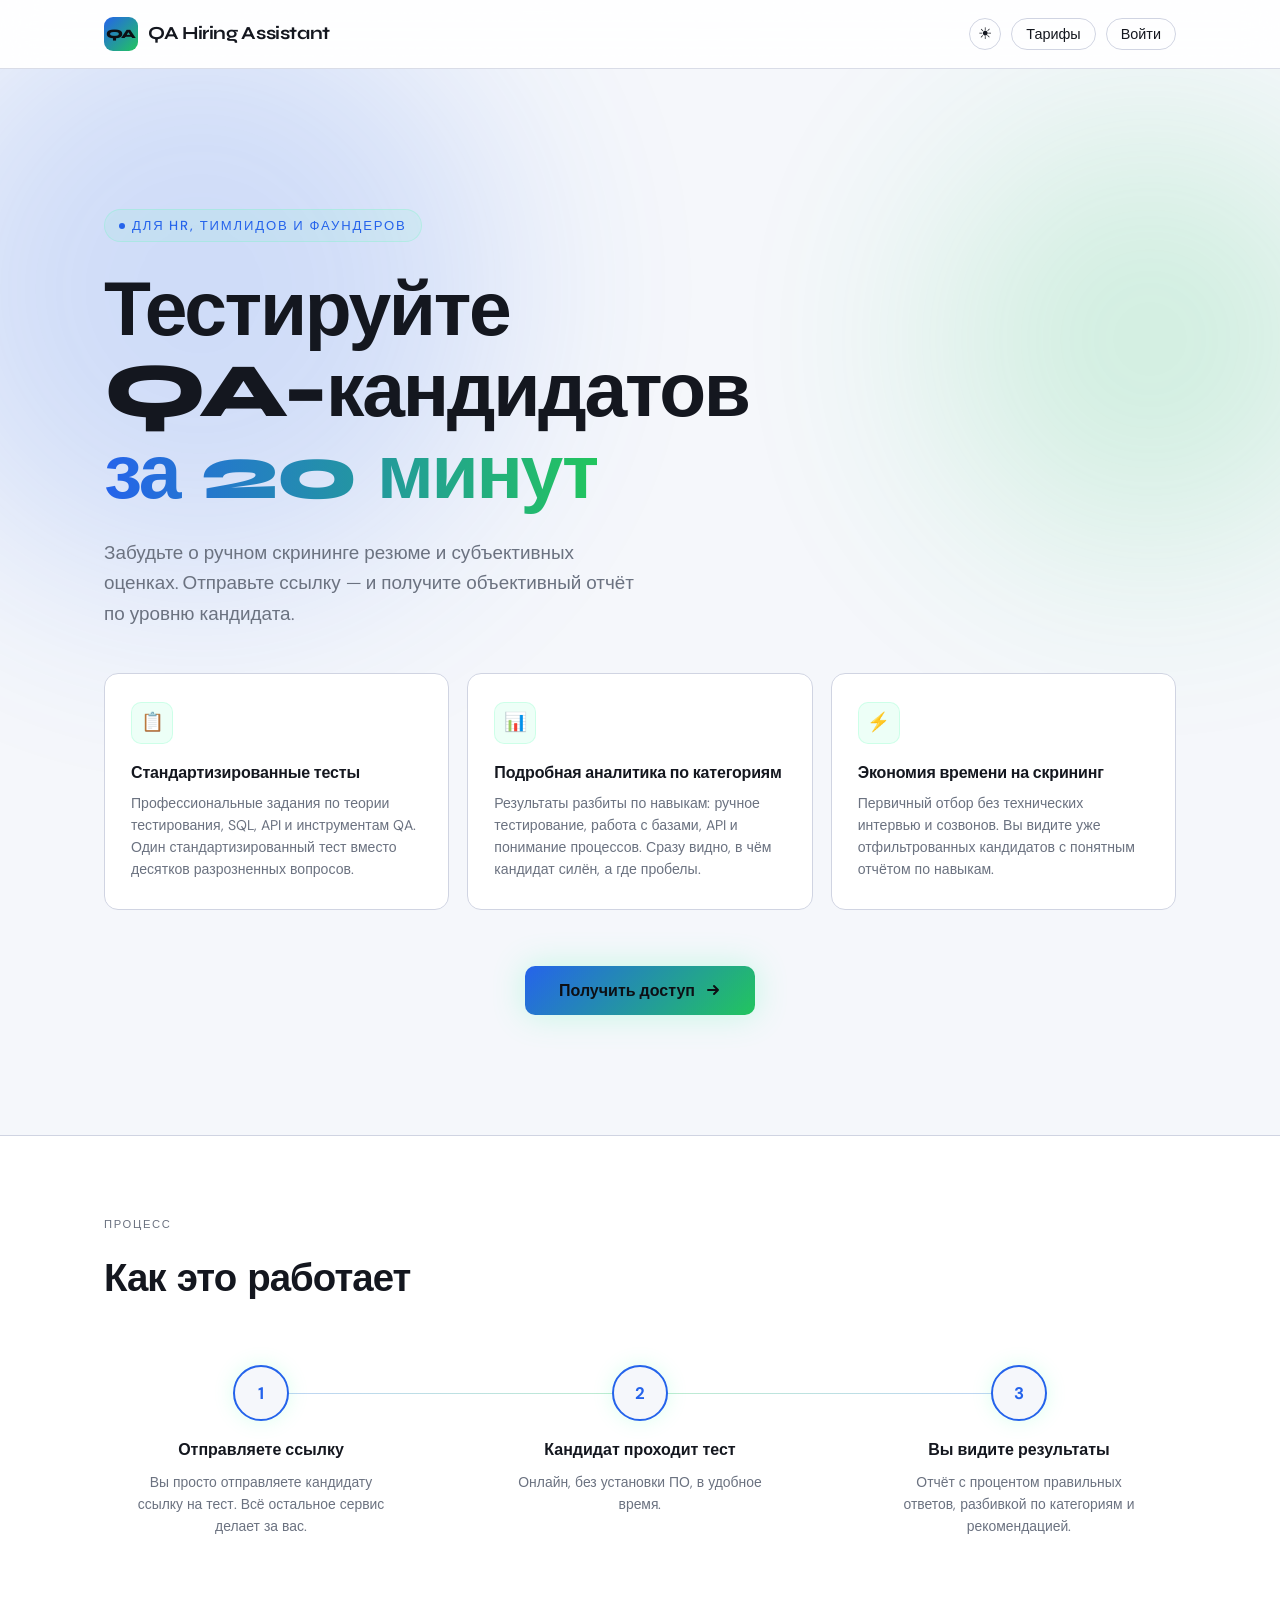
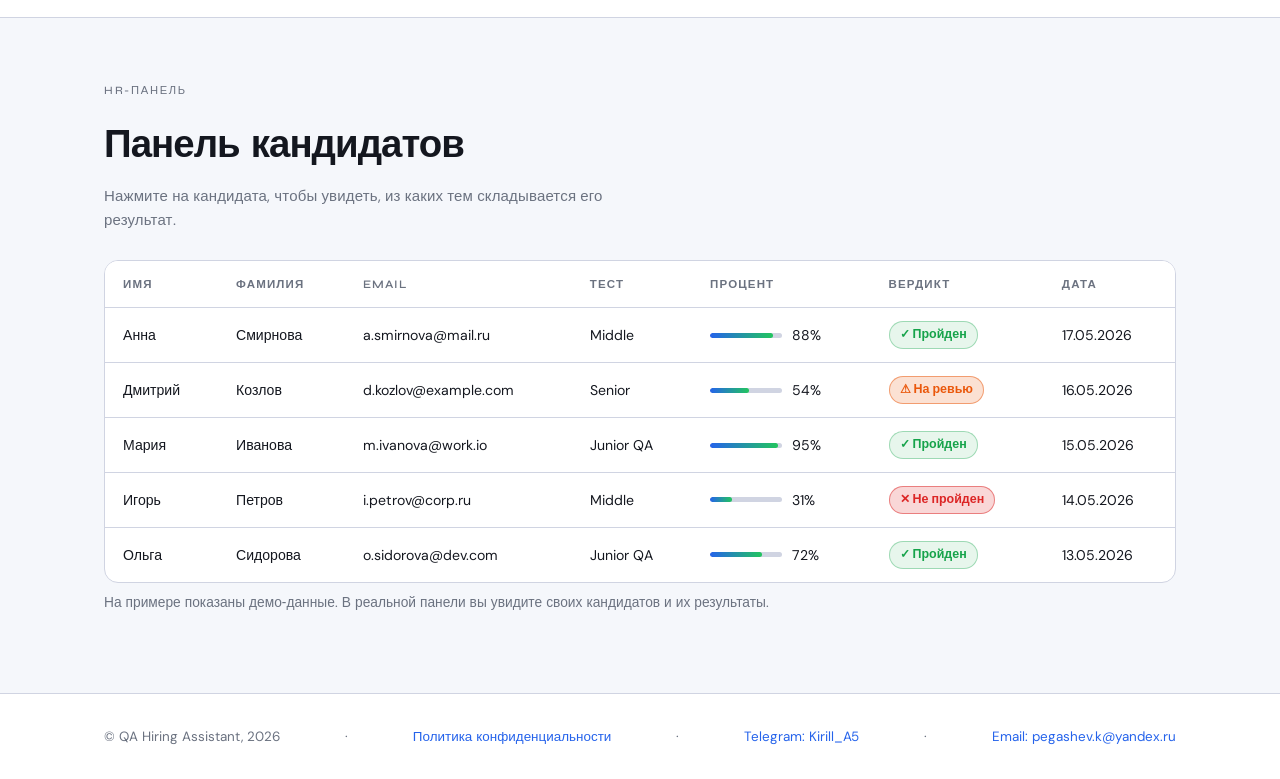
==== commit b5d74995: "fixed" ====
--- a/index.html
+++ b/index.html
@@ -5,19 +5,25 @@
   <meta charset="UTF-8" />
   <meta name="viewport" content="width=device-width, initial-scale=1.0" />
 
+
   <title>QA Hiring Assistant — Главная</title>
+
 
   <link rel="preconnect" href="https://fonts.googleapis.com" />
   <link rel="preconnect" href="https://fonts.gstatic.com" crossorigin />
   <link href="https://fonts.googleapis.com/css2?family=Syne:wght@400;600;700;800&family=DM+Sans:ital,wght@0,300;0,400;0,500;1,300&display=swap" rel="stylesheet" />
 
+
   <link rel="stylesheet" href="/assets/css/hr.css" />
+
 
   <link rel="icon" type="image/x-icon" href="/favicon.ico">
   <link rel="icon" type="image/png" sizes="32x32" href="/favicon-32x32.png">
 
+
 </head>
 <body>
+
 
 <nav>
   <div class="nav-inner">
@@ -27,35 +33,41 @@
       <span>QA Hiring Assistant</span>
     </a>
 
+
     <div class="nav-actions">
       <button id="theme-toggle" class="theme-toggle" aria-label="Переключить тему">
         ☀
       </button>
+
 
       <!-- Тарифы ведут на /pricing -->
       <a href="/pricing" class="nav-link">
         Тарифы
       </a>
-      
+     
       <button id="open-auth-btn" class="nav-link">
         Войти
       </button>
     </div>
   </div>
 </nav>
+
 
 
 <div id="hero-wrapper">
   <div class="glow-blob glow-blob--green"></div>
   <div class="glow-blob glow-blob--blue"></div>
 
+
   <div class="inner">
     <div id="hero">
+
 
       <div class="eyebrow fade-up">
         <span class="eyebrow-dot"></span>
         Для HR, тимлидов и фаундеров
       </div>
+
 
       <h1 class="fade-up delay-1">
         Тестируйте<br />
@@ -63,17 +75,22 @@
         <span class="highlight">за 20 минут</span>
       </h1>
 
+
       <p class="hero-sub fade-up delay-2">
         Забудьте о ручном скрининге резюме и субъективных оценках.
         Отправьте ссылку — и получите объективный отчёт по уровню кандидата.
       </p>
 
+
       <div class="cards fade-up delay-3">
+
 
         <div class="card">
           <div class="card-icon">📋</div>
 
+
           <h3>Стандартизированные тесты</h3>
+
 
           <p>
             Профессиональные задания по теории тестирования,
@@ -81,35 +98,43 @@
           </p>
         </div>
 
+
         <div class="card">
           <div class="card-icon">📊</div>
 
+
           <h3>Подробная аналитика по категориям</h3>
+
 
           <p>
             Результаты разбиты по навыкам: ручное тестирование,
-            работа с базами, API и понимание процессов. 
+            работа с базами, API и понимание процессов.
             Сразу видно, в чём кандидат силён, а где пробелы.
           </p>
         </div>
 
+
         <div class="card">
           <div class="card-icon">⚡</div>
 
+
           <h3>Экономия времени на скрининг</h3>
 
+
           <p>
-            Первичный отбор без технических интервью и созвонов. 
+            Первичный отбор без технических интервью и созвонов.
             Вы видите уже отфильтрованных кандидатов с понятным отчётом по навыкам.
           </p>
         </div>
 
-      </div>
+
+      </div>
+
 
       <!-- Кнопка, которая тоже открывает модалку -->
       <button class="btn-cta fade-up delay-4" id="cta-btn">
         Получить доступ
-        
+       
         <svg width="16" height="16" viewBox="0 0 16 16" fill="none">
           <path
             d="M3 8h10M9 4l4 4-4 4"
@@ -121,36 +146,47 @@
         </svg>
       </button>
 
+
     </div>
   </div>
 </div>
 
+
 <div id="how-wrapper">
   <div id="how-inner">
 
+
     <div class="section-label">Процесс</div>
+
 
     <div class="section-title">
       Как это работает
     </div>
 
+
     <div class="steps">
+
 
       <div class="step">
         <div class="step-num">1</div>
 
+
         <h3>Отправляете ссылку</h3>
 
+
         <p>
-          Вы просто отправляете кандидату 
+          Вы просто отправляете кандидату
           ссылку на тест. Всё остальное сервис делает за вас.
         </p>
       </div>
 
+
       <div class="step">
         <div class="step-num">2</div>
 
+
         <h3>Кандидат проходит тест</h3>
+
 
         <p>
           Онлайн, без установки ПО,
@@ -158,10 +194,13 @@
         </p>
       </div>
 
+
       <div class="step">
         <div class="step-num">3</div>
 
+
         <h3>Вы видите результаты</h3>
+
 
         <p>
           Отчёт с процентом правильных ответов,
@@ -169,9 +208,11 @@
         </p>
       </div>
 
+
     </div>
   </div>
 </div>
+
 
 <div id="dashboard">
   <div id="dashboard-inner">
@@ -186,9 +227,11 @@
       </div>
     </div>
 
+
     <div class="table-wrap-outer">
       <div class="table-wrap">
         <table>
+
 
 
         <thead>
@@ -202,6 +245,7 @@
             <th>Дата</th>
           </tr>
         </thead>
+
 
         <tbody id="results-table-body">
           <tr>
@@ -231,40 +275,42 @@
           </tr>
         </tbody>
 
+
       </table>
     </div>
+
 
     <p class="dashboard-note">
       На примере показаны демо‑данные. В реальной панели вы увидите своих кандидатов и их результаты.
     </p>
-    
+   
     </div>
   </div>
 </div>
 
-<footer>
-  <div class="footer-inner">
-
-    <span>
-      © 2026 QA Hiring Assistant —
-      объективный скрининг QA-специалистов
-    </span>
-
-    <a href="https://github.com" target="_blank" rel="noopener">
-
-      <svg width="16" height="16" viewBox="0 0 24 24" fill="currentColor">
-        <path d="M12 2C6.477 2 2 6.484 2 12.021c0 4.428 2.865 8.185 6.839 9.51.5.092.682-.217.682-.483 0-.237-.009-.868-.013-1.703-2.782.605-3.369-1.342-3.369-1.342-.454-1.154-1.11-1.462-1.11-1.462-.908-.62.069-.608.069-.608 1.003.07 1.531 1.031 1.531 1.031.892 1.53 2.341 1.088 2.91.832.092-.647.35-1.088.636-1.338-2.22-.253-4.555-1.113-4.555-4.951 0-1.093.39-1.988 1.029-2.688-.103-.253-.446-1.272.098-2.65 0 0 .84-.27 2.75 1.026A9.564 9.564 0 0112 6.844a9.59 9.59 0 012.504.337c1.909-1.296 2.747-1.027 2.747-1.027.546 1.379.202 2.398.1 2.651.64.7 1.028 1.595 1.028 2.688 0 3.848-2.339 4.695-4.566 4.942.359.31.678.921.678 1.856 0 1.338-.012 2.419-.012 2.747 0 .268.18.58.688.482C19.138 20.2 22 16.447 22 12.021 22 6.484 17.522 2 12 2z"/>
-      </svg>
-
-      GitHub
-    </a>
-
-  </div>
-</footer>
+
+  <footer>
+    <div class="footer-inner">
+      <span>© QA Hiring Assistant, 2026</span>
+      <span>·</span>
+      <a href="/privacy" class="footer-link">Политика конфиденциальности</a>
+      <span>·</span>
+      <a href="https://t.me/Kirill_A5" target="_blank" rel="noopener" class="footer-link">
+        Telegram: Kirill_A5
+      </a>
+      <span>·</span>
+      <a href="mailto:pegashev.k@yandex.ru" class="footer-link">
+        Email: pegashev.k@yandex.ru
+      </a>
+    </div>
+  </footer>
+
 
 <div class="modal-overlay" id="candidate-overlay"></div>
 
+
 <div class="modal-overlay" id="auth-overlay"></div>
+
 
 <div class="modal" id="auth-modal">
   <div class="modal-inner">
@@ -272,15 +318,18 @@
       &times;
     </button>
 
+
     <div class="modal-tabs">
       <button class="modal-tab active" data-tab="login">
         Вход
       </button>
 
+
       <button class="modal-tab" data-tab="register">
         Регистрация
       </button>
     </div>
+
 
     <!-- Форма входа -->
     <form class="modal-form active" id="login-form" novalidate>
@@ -295,6 +344,7 @@
         </label>
         <div class="field-error-text" data-error-for="login-email"></div>
       </div>
+
 
       <div class="form-field">
         <label>
@@ -311,14 +361,17 @@
         <div class="field-error-text" data-error-for="login-password"></div>
       </div>
 
+
       <button type="submit" class="modal-submit">
         Войти
       </button>
+
 
       <p class="modal-hint">
         Поля с * обязательны для заполнения.
       </p>
     </form>
+
 
     <!-- Форма регистрации -->
     <form class="modal-form" id="register-form" novalidate>
@@ -335,6 +388,7 @@
         <div class="field-error-text" data-error-for="name"></div>
       </div>
 
+
       <div class="form-field">
         <label>
           Компания *
@@ -348,6 +402,7 @@
         <div class="field-error-text" data-error-for="company"></div>
       </div>
 
+
       <div class="form-field">
         <label>
           Email *
@@ -359,6 +414,7 @@
         </label>
         <div class="field-error-text" data-error-for="email"></div>
       </div>
+
 
       <div class="form-field">
         <label>
@@ -375,9 +431,11 @@
         <div class="field-error-text" data-error-for="password"></div>
       </div>
 
+
       <button type="submit" class="modal-submit">
         Создать аккаунт
       </button>
+
 
       <p class="modal-hint">
         Поля с * обязательны для заполнения.
@@ -386,8 +444,10 @@
   </div>
 </div>
 
+
 <div class="modal" id="candidate-modal">
   <div class="modal-inner modal-card">
+
 
     <div class="candidate-modal-header">
       <div>
@@ -398,10 +458,12 @@
         </div>
       </div>
 
+
       <button class="modal-close" id="candidate-close">
         &times;
       </button>
     </div>
+
 
     <div class="candidate-meta">
       <div class="meta-card">
@@ -409,35 +471,45 @@
         <div class="meta-value" id="cand-score">88%</div>
       </div>
 
+
       <div class="meta-card">
         <div class="meta-label">Вердикт</div>
         <div class="meta-value" id="cand-verdict">✓ Пройден</div>
       </div>
 
+
       <div class="meta-card">
         <div class="meta-label">Дата</div>
         <div class="meta-value" id="cand-date">17.05.2026</div>
       </div>
 
+
       <div class="meta-card">
         <div class="meta-label">Тест</div>
         <div class="meta-value" id="cand-test-short">Middle</div>
       </div>
     </div>
 
+
     <div class="candidate-topics">
       <h3>Разбивка по темам</h3>
-
-      <div class="topics" id="cand-topics-body">
-        <!-- сюда JS подставит темы -->
-      </div>
-    </div>
-
+      <div class="topics" id="cand-topics-body"></div>
+    </div>
+
+    <div class="candidate-modal-footer">
+      <button class="btn-secondary" id="candidate-close-footer">
+        Закрыть
+      </button>
+    </div>
+
+    </div>
   </div>
 </div>
 
 
+
 <script src="/assets/js/hr.js"></script>
+
 
 </body>
 </html>
--- a/assets/css/hr.css
+++ b/assets/css/hr.css
@@ -191,6 +191,12 @@
 .input-error {
   border-color: #ff6b6b;
   outline: none;
+}
+
+
+/* Только в модалке кандидата при ховере — зелёный контур */
+.candidate-modal-footer .btn-secondary:hover {
+  border-color: #20c997;              /* или #20c997 — выбери, какой зелёный больше нравится */
 }
 
 .nav-link {
@@ -306,6 +312,12 @@
   display: flex;
   align-items: center;
   justify-content: space-between;
+}
+
+.candidate-modal-footer {
+  margin-top: 16px;          /* отступ от блока с темами */
+  display: flex;
+  justify-content: flex-end; /* кнопка уезжает вправо */
 }
 
 .nav-logo {
@@ -1330,6 +1342,21 @@
   transition: all 0.2s;
 }
 
+:root[data-theme="dark"] .candidate-modal-footer .btn-secondary {
+  background: var(--card);   /* тёмный фон, как у модалки */
+  color: var(--text);        /* светлый текст */
+  border-color: var(--border);
+}
+
+:root[data-theme="dark"] .candidate-modal-footer .btn-secondary:hover {
+  border-color: #22c55e;     /* зелёный контур при ховере */
+}
+
+/* Светлая тема: оставляем светлой, но тоже с зелёным контуром при ховере */
+:root[data-theme="light"] .candidate-modal-footer .btn-secondary:hover {
+  border-color: #22c55e;
+}
+
 .btn-secondary:hover {
   border-color: var(--accent, #20c997);
 }
@@ -1358,4 +1385,10 @@
 .topic-score {
   font-size: 14px;
   font-weight: 600;
+}
+
+.footer-link {
+  display: inline-flex;
+  align-items: center;
+  gap: 4px;
 }
